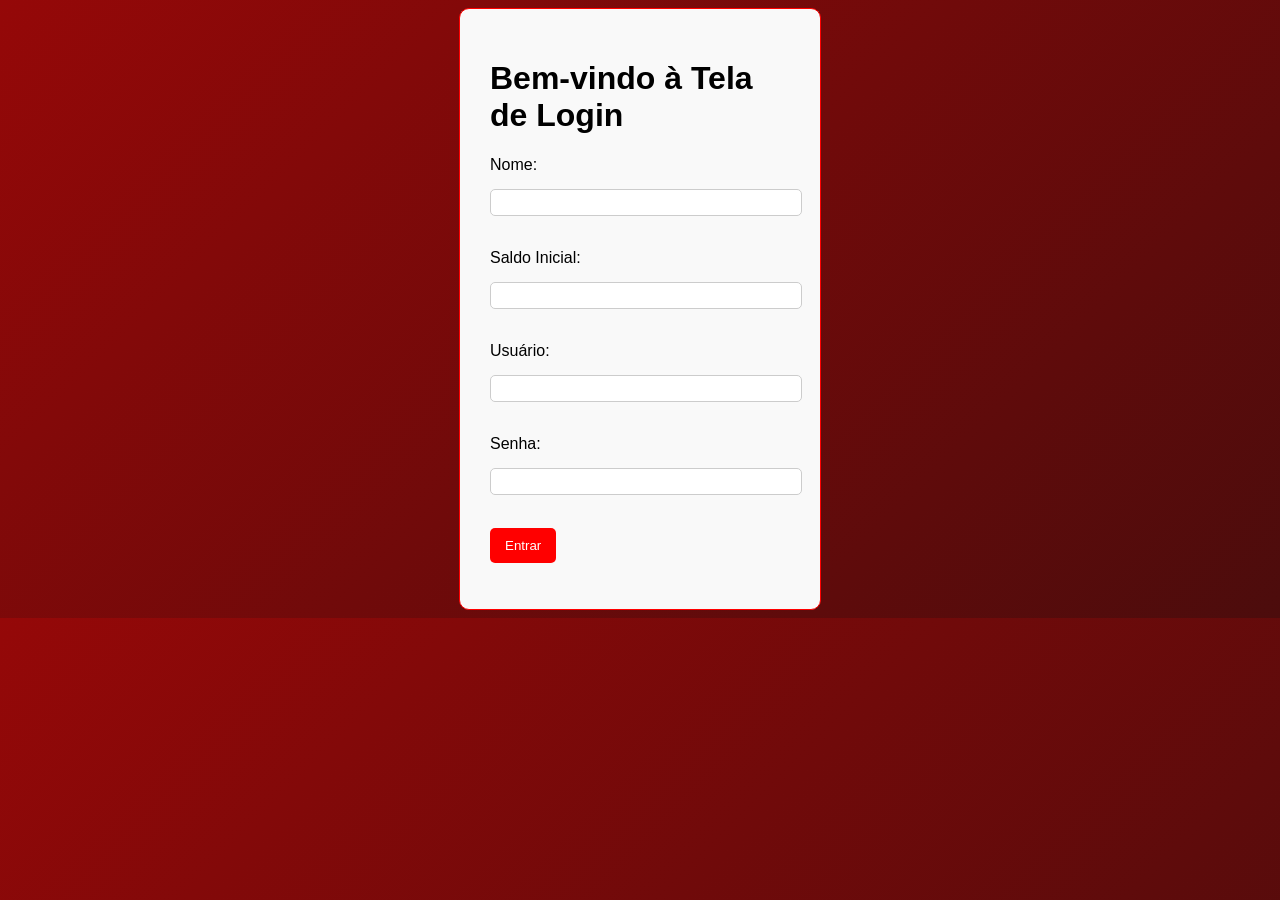
==== index.html @ 77e15ac3 "ajuste" ====
<!DOCTYPE html>
<html lang="pt-br">
<head>
    <meta charset="UTF-8">
    <meta name="viewport" content="width=device-width, initial-scale=1.0">
    <title>Tela de Login</title>
    <link rel="stylesheet" href="style.css">
</head>

<body id="login-body">

    <div id="login-container">
        <h1 id="login-titulo">Bem-vindo à Tela de Login</h1>

        <form>
            <label for="nome">Nome:</label>
<input type="text" id="nome" required>
<br><br>

<label for="saldo">Saldo Inicial:</label>
<input type="number" id="saldo" required>
<br><br>

<label for="username">Usuário:</label>
<input type="text" id="username" required>
<br><br>

<label for="password">Senha:</label>
<input type="password" id="password" required>
<br><br>
            <button type="button" id="login-button">Entrar</button>

            <p id="mensagem"></p>
        </form>
    </div>

    <script src="codigo.js"></script>

</body>
</html>
---- style.css ----
#login-body {
    background: linear-gradient(135deg, #950808, #4c0c0c);
    font-family: Arial, Helvetica, sans-serif;
}

#login_titulo {
    text-align: center;
    margin-bottom: 20px;
}

#login-container {
    padding: 100px;
    width: 300px;
    margin: 0 auto;
    padding: 30px;
    border: 1px solid #ff0000;
    border-radius: 10px;
    background-color: #f9f9f9;
}

#login-button {
    background-color: #ff0000;
    color: white;
    border: none;
    border-radius: 5px;
    padding: 10px 15px;
    cursor: pointer;
}

#login-button:hover {
    background-color: #cc0000;
}

input {
    width: 100%;
    padding: 5px;
    margin: 15px 0 15px 0;
    border: 1px solid #ccc;
    border-radius: 5px;
}

input:hover {
    border-color: #ff0000;
}
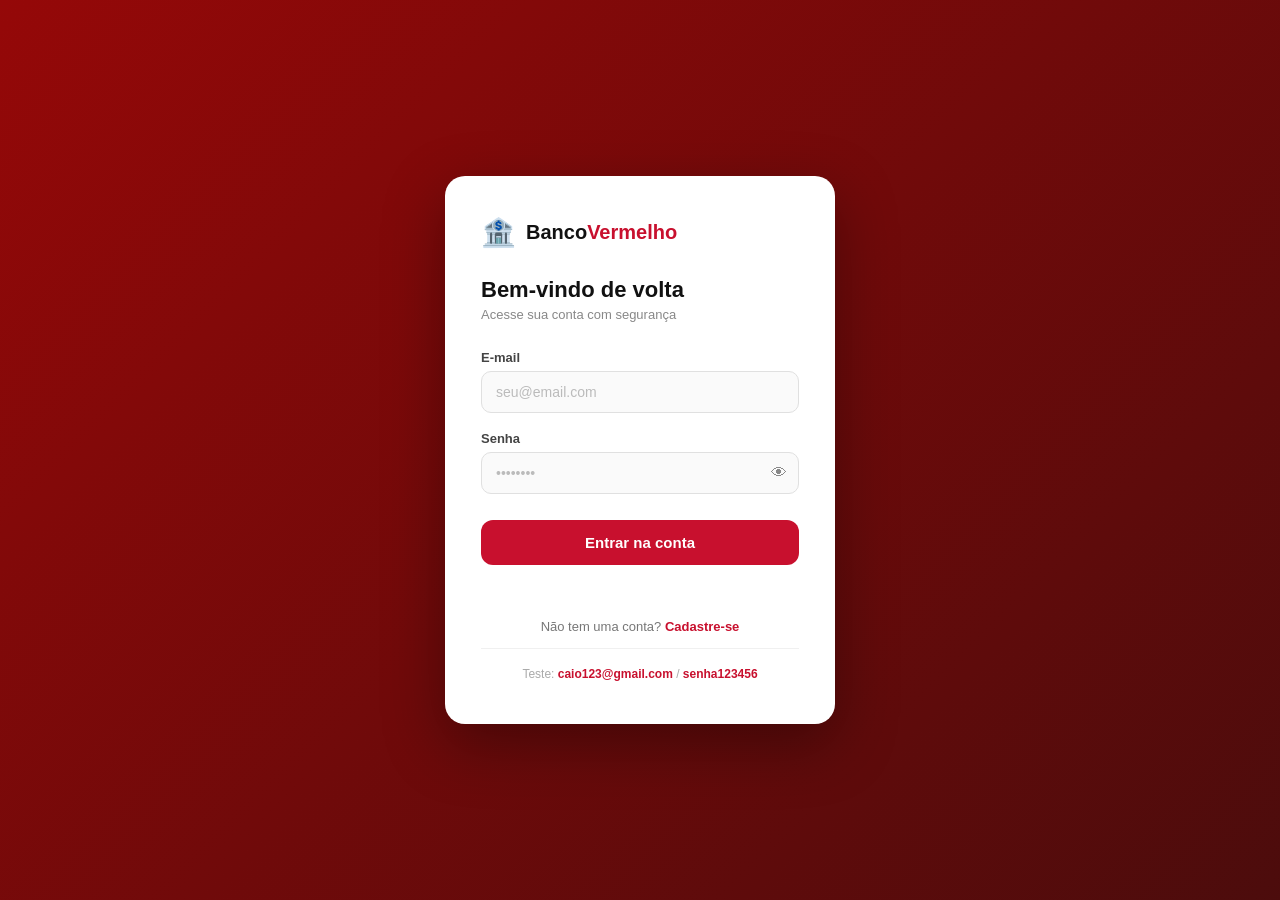
==== commit 93aa88e8: "Merge pull request #9 from CaioPortela17/Magno Adiciona tela de cadastro e botoes funcionais no banc" ====
--- a/index.html
+++ b/index.html
@@ -3,38 +3,43 @@
 <head>
     <meta charset="UTF-8">
     <meta name="viewport" content="width=device-width, initial-scale=1.0">
-    <title>Tela de Login</title>
+    <title>Banco Vermelho — Acesso</title>
     <link rel="stylesheet" href="style.css">
 </head>
-
 <body id="login-body">
 
     <div id="login-container">
-        <h1 id="login-titulo">Bem-vindo à Tela de Login</h1>
 
-        <form>
-            <label for="nome">Nome:</label>
-<input type="text" id="nome" required>
-<br><br>
+        <div id="login-logo">
+            <div id="login-logo-icon">🏦</div>
+            <div id="login-brand">Banco<span>Vermelho</span></div>
+        </div>
 
-<label for="saldo">Saldo Inicial:</label>
-<input type="number" id="saldo" required>
-<br><br>
+        <h1 id="login-titulo">Bem-vindo de volta</h1>
+        <p id="login-subtitulo">Acesse sua conta com segurança</p>
 
-<label for="username">Usuário:</label>
-<input type="text" id="username" required>
-<br><br>
+        <form id="login-form" novalidate>
+            <div class="field-group">
+                <label for="username">E-mail</label>
+                <input type="email" id="username" placeholder="seu@email.com" required>
+            </div>
 
-<label for="password">Senha:</label>
-<input type="password" id="password" required>
-<br><br>
-            <button type="button" id="login-button">Entrar</button>
+            <div class="field-group">
+                <label for="password">Senha</label>
+                <div class="input-wrapper">
+                    <input type="password" id="password" placeholder="••••••••" required>
+                    <button type="button" id="toggle-senha" class="toggle-btn" title="Mostrar senha">👁</button>
+                </div>
+            </div>
 
+            <button type="button" id="login-button" class="auth-btn">Entrar na conta</button>
             <p id="mensagem"></p>
         </form>
+
+        <p class="auth-link">Não tem uma conta? <a href="cadastro.html">Cadastre-se</a></p>
+        <p id="login-hint">Teste: <strong>caio123@gmail.com</strong> / <strong>senha123456</strong></p>
     </div>
 
     <script src="codigo.js"></script>
-
 </body>
-</html>+</html>
--- a/style.css
+++ b/style.css
@@ -1,44 +1,183 @@
+* {
+    box-sizing: border-box;
+    margin: 0;
+    padding: 0;
+}
+
 #login-body {
     background: linear-gradient(135deg, #950808, #4c0c0c);
-    font-family: Arial, Helvetica, sans-serif;
-}
-
-#login_titulo {
-    text-align: center;
-    margin-bottom: 20px;
+    font-family: -apple-system, BlinkMacSystemFont, "Segoe UI", Roboto, sans-serif;
+    min-height: 100vh;
+    display: flex;
+    align-items: center;
+    justify-content: center;
+    padding: 20px;
 }
 
 #login-container {
-    padding: 100px;
-    width: 300px;
-    margin: 0 auto;
-    padding: 30px;
-    border: 1px solid #ff0000;
-    border-radius: 10px;
-    background-color: #f9f9f9;
+    width: 100%;
+    max-width: 390px;
+    background: #ffffff;
+    border-radius: 20px;
+    padding: 40px 36px;
+    box-shadow: 0 20px 60px rgba(0, 0, 0, 0.35);
 }
 
-#login-button {
-    background-color: #ff0000;
-    color: white;
-    border: none;
-    border-radius: 5px;
-    padding: 10px 15px;
-    cursor: pointer;
+/* Logo */
+#login-logo {
+    display: flex;
+    align-items: center;
+    gap: 10px;
+    margin-bottom: 28px;
 }
 
-#login-button:hover {
-    background-color: #cc0000;
+#login-logo-icon {
+    font-size: 28px;
+}
+
+#login-brand {
+    font-size: 20px;
+    font-weight: 700;
+    color: #111;
+}
+
+#login-brand span {
+    color: #c8102e;
+}
+
+/* Title */
+#login-titulo {
+    font-size: 22px;
+    font-weight: 700;
+    color: #111;
+    margin-bottom: 4px;
+}
+
+#login-subtitulo {
+    font-size: 13px;
+    color: #888;
+    margin-bottom: 28px;
+}
+
+/* Fields */
+.field-group {
+    margin-bottom: 18px;
+}
+
+.field-group label {
+    display: block;
+    font-size: 13px;
+    font-weight: 600;
+    color: #444;
+    margin-bottom: 6px;
+}
+
+.input-wrapper {
+    position: relative;
+    display: flex;
+    align-items: center;
 }
 
 input {
     width: 100%;
-    padding: 5px;
-    margin: 15px 0 15px 0;
-    border: 1px solid #ccc;
-    border-radius: 5px;
+    padding: 12px 14px;
+    border: 1.5px solid #e0e0e0;
+    border-radius: 10px;
+    font-size: 14px;
+    color: #111;
+    background: #fafafa;
+    transition: border-color 0.2s, box-shadow 0.2s;
+    outline: none;
 }
 
-input:hover {
-    border-color: #ff0000;
+input:focus {
+    border-color: #c8102e;
+    background: #fff;
+    box-shadow: 0 0 0 3px rgba(200, 16, 46, 0.1);
 }
+
+input::placeholder {
+    color: #bbb;
+}
+
+.toggle-btn {
+    position: absolute;
+    right: 12px;
+    background: none;
+    border: none;
+    cursor: pointer;
+    font-size: 16px;
+    color: #888;
+    padding: 0;
+    line-height: 1;
+    transition: color 0.2s;
+}
+
+.toggle-btn:hover {
+    color: #c8102e;
+}
+
+/* Primary button */
+.auth-btn {
+    width: 100%;
+    background: #c8102e;
+    color: #fff;
+    border: none;
+    border-radius: 12px;
+    padding: 14px;
+    font-size: 15px;
+    font-weight: 700;
+    cursor: pointer;
+    margin-top: 8px;
+    transition: background 0.2s, transform 0.1s;
+}
+
+.auth-btn:hover {
+    background: #a50d25;
+}
+
+.auth-btn:active {
+    transform: scale(0.98);
+}
+
+/* Message */
+#mensagem {
+    text-align: center;
+    font-size: 13px;
+    margin-top: 14px;
+    min-height: 20px;
+    font-weight: 600;
+}
+
+/* Auth link (login ↔ cadastro) */
+.auth-link {
+    margin-top: 20px;
+    text-align: center;
+    font-size: 13px;
+    color: #777;
+}
+
+.auth-link a {
+    color: #c8102e;
+    font-weight: 700;
+    text-decoration: none;
+}
+
+.auth-link a:hover {
+    text-decoration: underline;
+}
+
+/* Demo hint */
+#login-hint {
+    margin-top: 14px;
+    text-align: center;
+    font-size: 12px;
+    color: #aaa;
+    border-top: 1px solid #f0f0f0;
+    padding-top: 16px;
+    line-height: 1.6;
+}
+
+#login-hint strong {
+    color: #c8102e;
+}
